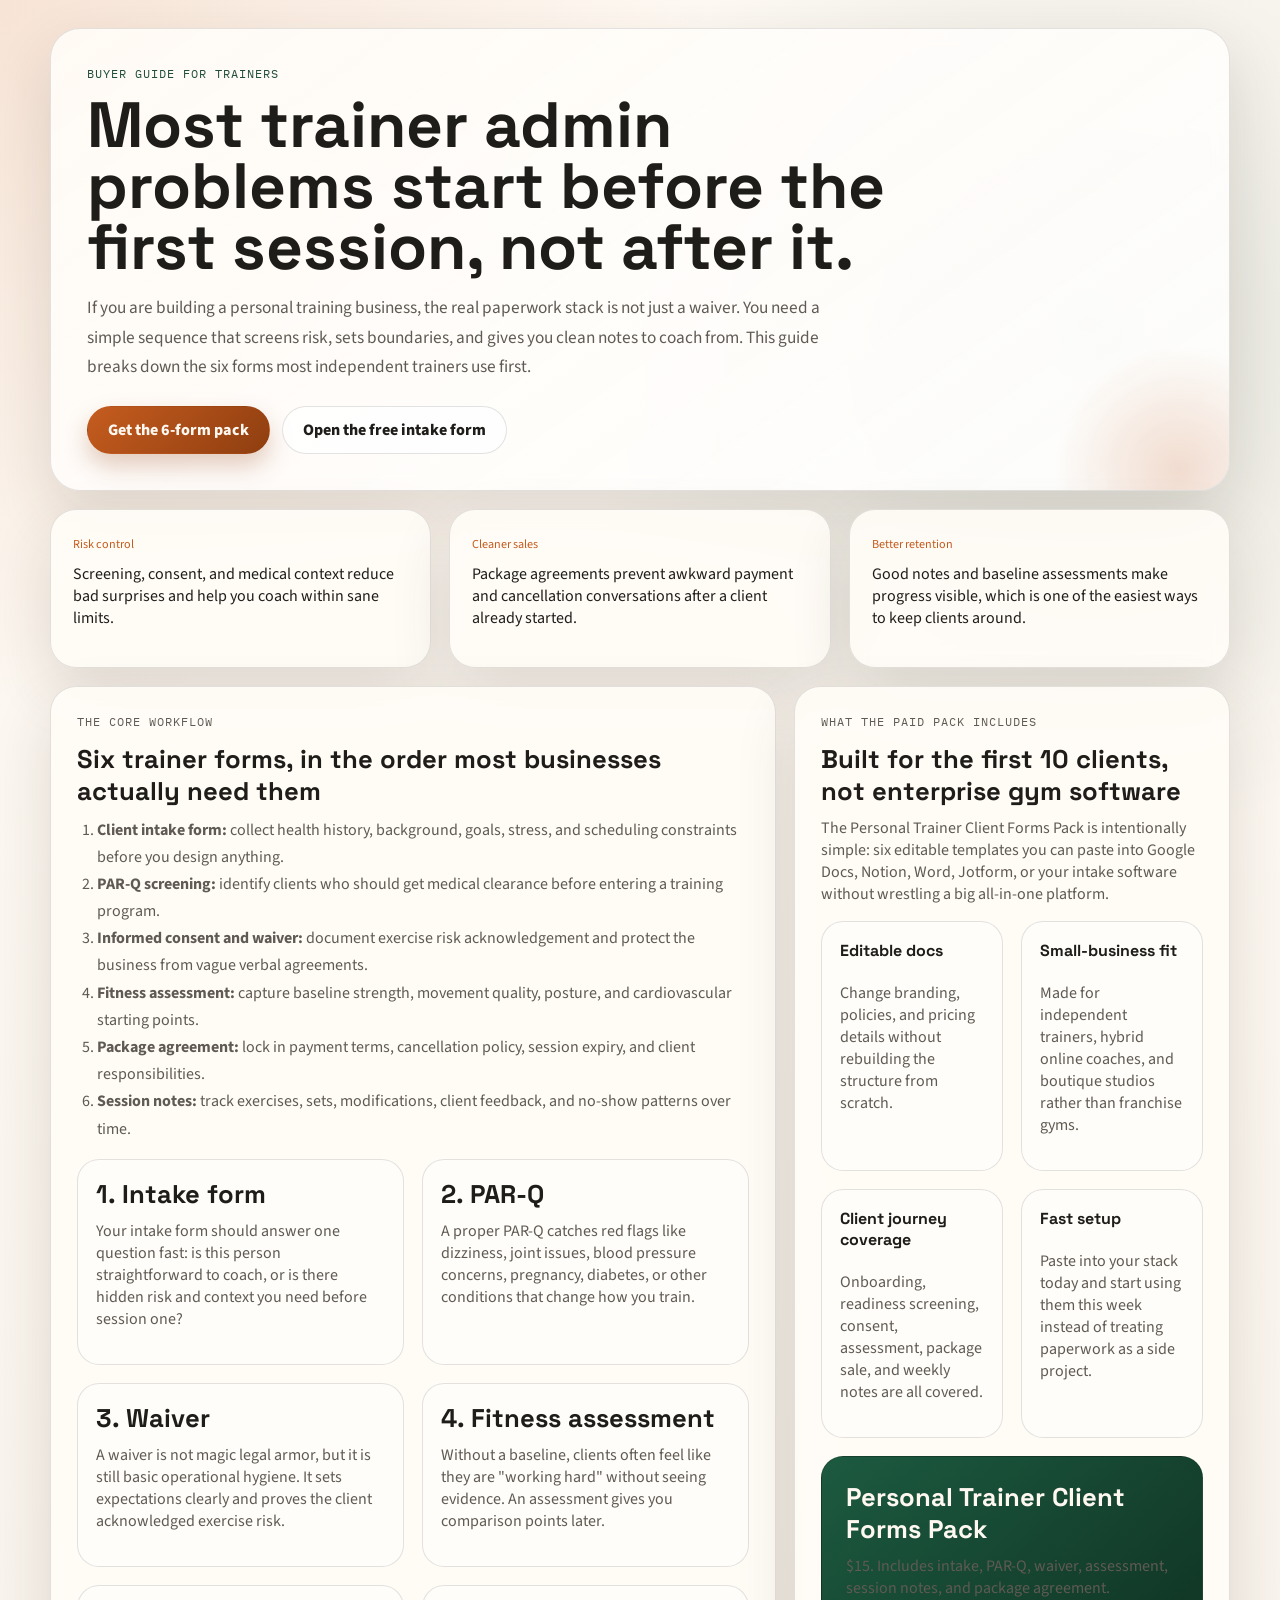
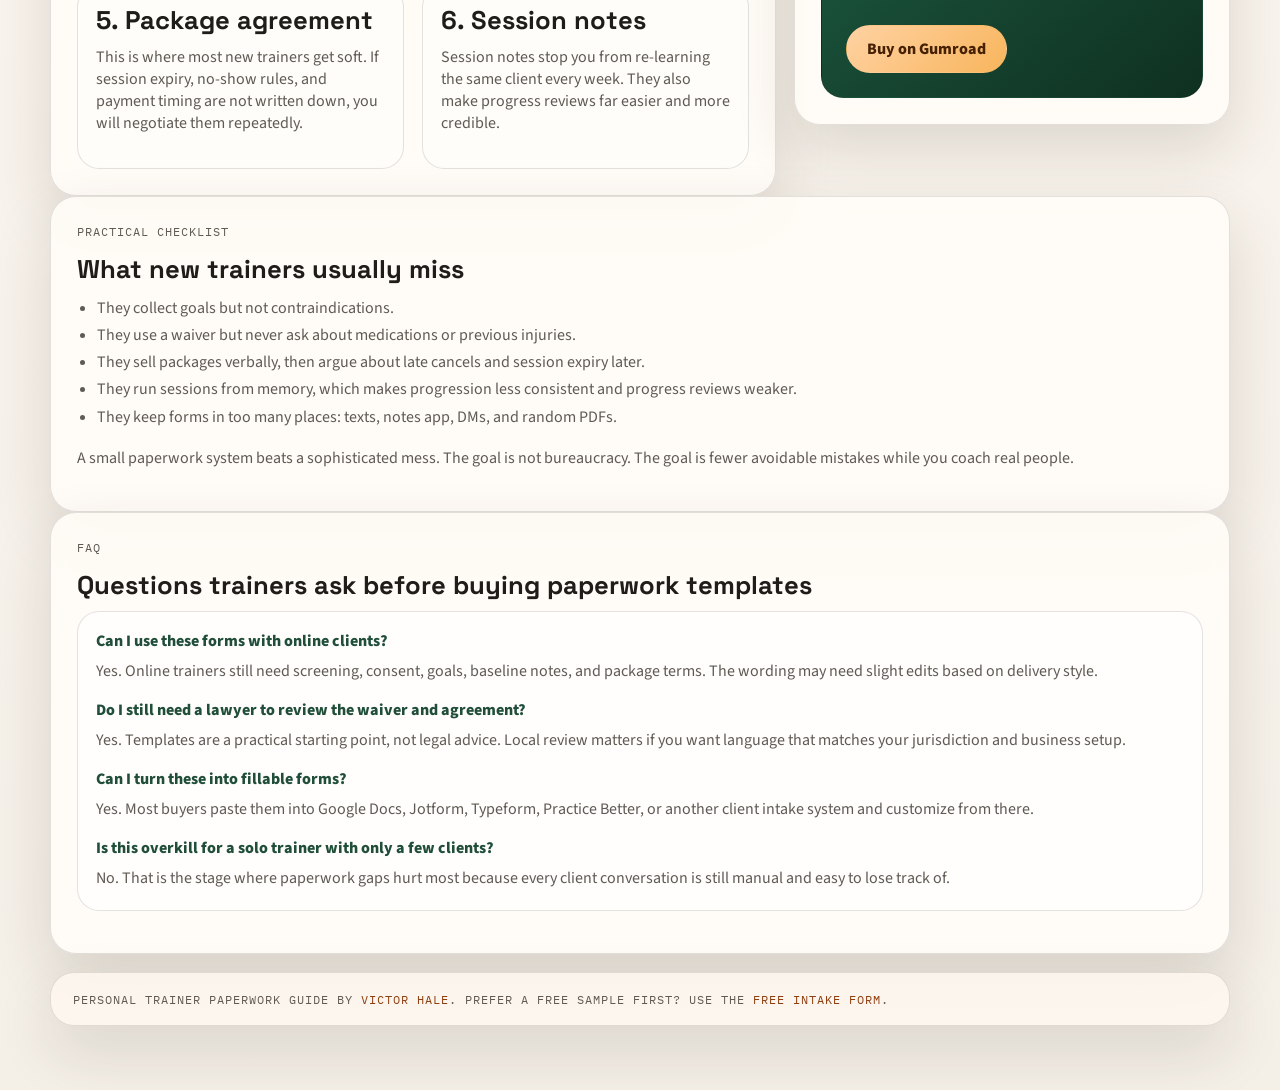
==== personal-trainer-forms-checklist.html @ cdfbf9d0 "Publish personal trainer SEO site" ====
<!doctype html>
<html lang="en">
  <head>
    <meta charset="utf-8">
    <meta name="viewport" content="width=device-width, initial-scale=1">
    <title>What Forms Does a Personal Trainer Need? Client Paperwork Checklist</title>
    <meta
      name="description"
      content="Personal trainer client paperwork checklist: which forms you need before the first session, what each one does, and where the admin gaps usually show up."
    >
    <meta
      name="keywords"
      content="personal trainer forms checklist, personal trainer paperwork, fitness waiver template, PAR-Q form for personal trainer, personal training client forms"
    >
    <link rel="preconnect" href="https://fonts.googleapis.com">
    <link rel="preconnect" href="https://fonts.gstatic.com" crossorigin>
    <link
      href="https://fonts.googleapis.com/css2?family=IBM+Plex+Mono:wght@400;500&family=Source+Sans+3:wght@400;600;700&family=Space+Grotesk:wght@500;700&display=swap"
      rel="stylesheet"
    >
    <link rel="stylesheet" href="styles.css">
  </head>
  <body>
    <div class="page">
      <header class="hero">
        <p class="eyebrow">Buyer Guide for Trainers</p>
        <h1>Most trainer admin problems start before the first session, not after it.</h1>
        <p class="hero-copy">
          If you are building a personal training business, the real paperwork stack is not just a waiver. You need
          a simple sequence that screens risk, sets boundaries, and gives you clean notes to coach from. This guide
          breaks down the six forms most independent trainers use first.
        </p>
        <div class="action-row guide-nav">
          <a class="button" href="https://victorhale1.gumroad.com/l/ynisz" target="_blank" rel="noopener">Get the 6-form pack</a>
          <a class="ghost-button" href="/">Open the free intake form</a>
        </div>
      </header>

      <section class="proof" aria-label="Why the paperwork matters">
        <article>
          <span>Risk control</span>
          <p>Screening, consent, and medical context reduce bad surprises and help you coach within sane limits.</p>
        </article>
        <article>
          <span>Cleaner sales</span>
          <p>Package agreements prevent awkward payment and cancellation conversations after a client already started.</p>
        </article>
        <article>
          <span>Better retention</span>
          <p>Good notes and baseline assessments make progress visible, which is one of the easiest ways to keep clients around.</p>
        </article>
      </section>

      <main class="content-grid">
        <section class="card">
          <p class="kicker">The core workflow</p>
          <h2>Six trainer forms, in the order most businesses actually need them</h2>
          <ol class="timeline">
            <li><strong>Client intake form:</strong> collect health history, background, goals, stress, and scheduling constraints before you design anything.</li>
            <li><strong>PAR-Q screening:</strong> identify clients who should get medical clearance before entering a training program.</li>
            <li><strong>Informed consent and waiver:</strong> document exercise risk acknowledgement and protect the business from vague verbal agreements.</li>
            <li><strong>Fitness assessment:</strong> capture baseline strength, movement quality, posture, and cardiovascular starting points.</li>
            <li><strong>Package agreement:</strong> lock in payment terms, cancellation policy, session expiry, and client responsibilities.</li>
            <li><strong>Session notes:</strong> track exercises, sets, modifications, client feedback, and no-show patterns over time.</li>
          </ol>

          <div class="benefit-grid">
            <article class="pack-card">
              <h3>1. Intake form</h3>
              <p>Your intake form should answer one question fast: is this person straightforward to coach, or is there hidden risk and context you need before session one?</p>
            </article>
            <article class="pack-card">
              <h3>2. PAR-Q</h3>
              <p>A proper PAR-Q catches red flags like dizziness, joint issues, blood pressure concerns, pregnancy, diabetes, or other conditions that change how you train.</p>
            </article>
            <article class="pack-card">
              <h3>3. Waiver</h3>
              <p>A waiver is not magic legal armor, but it is still basic operational hygiene. It sets expectations clearly and proves the client acknowledged exercise risk.</p>
            </article>
            <article class="pack-card">
              <h3>4. Fitness assessment</h3>
              <p>Without a baseline, clients often feel like they are "working hard" without seeing evidence. An assessment gives you comparison points later.</p>
            </article>
            <article class="pack-card">
              <h3>5. Package agreement</h3>
              <p>This is where most new trainers get soft. If session expiry, no-show rules, and payment timing are not written down, you will negotiate them repeatedly.</p>
            </article>
            <article class="pack-card">
              <h3>6. Session notes</h3>
              <p>Session notes stop you from re-learning the same client every week. They also make progress reviews far easier and more credible.</p>
            </article>
          </div>
        </section>

        <aside class="card sidebar-card">
          <p class="kicker">What the paid pack includes</p>
          <h2>Built for the first 10 clients, not enterprise gym software</h2>
          <p>
            The Personal Trainer Client Forms Pack is intentionally simple: six editable templates you can paste into
            Google Docs, Notion, Word, Jotform, or your intake software without wrestling a big all-in-one platform.
          </p>
          <div class="pack-grid">
            <div class="pack-card">
              <h4>Editable docs</h4>
              <p>Change branding, policies, and pricing details without rebuilding the structure from scratch.</p>
            </div>
            <div class="pack-card">
              <h4>Small-business fit</h4>
              <p>Made for independent trainers, hybrid online coaches, and boutique studios rather than franchise gyms.</p>
            </div>
            <div class="pack-card">
              <h4>Client journey coverage</h4>
              <p>Onboarding, readiness screening, consent, assessment, package sale, and weekly notes are all covered.</p>
            </div>
            <div class="pack-card">
              <h4>Fast setup</h4>
              <p>Paste into your stack today and start using them this week instead of treating paperwork as a side project.</p>
            </div>
          </div>
          <div class="cta" style="margin-top: 18px;">
            <h3>Personal Trainer Client Forms Pack</h3>
            <p>$15. Includes intake, PAR-Q, waiver, assessment, session notes, and package agreement.</p>
            <a class="button" href="https://victorhale1.gumroad.com/l/ynisz" target="_blank" rel="noopener">Buy on Gumroad</a>
          </div>
        </aside>
      </main>

      <section class="card">
        <p class="kicker">Practical Checklist</p>
        <h2>What new trainers usually miss</h2>
        <ul class="checklist">
          <li>They collect goals but not contraindications.</li>
          <li>They use a waiver but never ask about medications or previous injuries.</li>
          <li>They sell packages verbally, then argue about late cancels and session expiry later.</li>
          <li>They run sessions from memory, which makes progression less consistent and progress reviews weaker.</li>
          <li>They keep forms in too many places: texts, notes app, DMs, and random PDFs.</li>
        </ul>
        <p class="note">
          A small paperwork system beats a sophisticated mess. The goal is not bureaucracy. The goal is fewer avoidable mistakes while you coach real people.
        </p>
      </section>

      <section class="card">
        <p class="kicker">FAQ</p>
        <h2>Questions trainers ask before buying paperwork templates</h2>
        <dl class="faq">
          <dt>Can I use these forms with online clients?</dt>
          <dd>Yes. Online trainers still need screening, consent, goals, baseline notes, and package terms. The wording may need slight edits based on delivery style.</dd>

          <dt>Do I still need a lawyer to review the waiver and agreement?</dt>
          <dd>Yes. Templates are a practical starting point, not legal advice. Local review matters if you want language that matches your jurisdiction and business setup.</dd>

          <dt>Can I turn these into fillable forms?</dt>
          <dd>Yes. Most buyers paste them into Google Docs, Jotform, Typeform, Practice Better, or another client intake system and customize from there.</dd>

          <dt>Is this overkill for a solo trainer with only a few clients?</dt>
          <dd>No. That is the stage where paperwork gaps hurt most because every client conversation is still manual and easy to lose track of.</dd>
        </dl>
      </section>

      <footer class="footer">
        Personal trainer paperwork guide by <a href="https://victorhale1.gumroad.com/l/ynisz" target="_blank" rel="noopener">Victor Hale</a>.
        Prefer a free sample first? Use the <a href="/">free intake form</a>.
      </footer>
    </div>
  </body>
</html>
---- styles.css ----
:root {
  --bg: #f4efe7;
  --paper: rgba(255, 252, 247, 0.92);
  --paper-strong: #fffdf9;
  --ink: #1f1d1a;
  --muted: #5f5a53;
  --line: rgba(31, 29, 26, 0.12);
  --brand: #c55c1f;
  --brand-deep: #8f3e10;
  --brand-soft: #f6dcc7;
  --accent: #204e39;
  --accent-soft: #dcecdf;
  --shadow: 0 24px 60px rgba(60, 45, 28, 0.14);
}

* {
  box-sizing: border-box;
}

html {
  scroll-behavior: smooth;
}

body {
  margin: 0;
  font-family: "Source Sans 3", sans-serif;
  color: var(--ink);
  background:
    radial-gradient(circle at top left, rgba(197, 92, 31, 0.14), transparent 24%),
    radial-gradient(circle at 85% 12%, rgba(32, 78, 57, 0.12), transparent 20%),
    linear-gradient(180deg, #fffaf4 0%, var(--bg) 100%);
}

a {
  color: inherit;
}

button,
input,
select,
textarea {
  font: inherit;
}

.page {
  width: min(1180px, calc(100% - 32px));
  margin: 0 auto;
  padding: 28px 0 64px;
}

.hero,
.card,
.proof article,
.footer {
  border: 1px solid var(--line);
  box-shadow: var(--shadow);
  backdrop-filter: blur(10px);
}

.hero {
  position: relative;
  overflow: hidden;
  padding: 36px;
  border-radius: 30px;
  background: linear-gradient(145deg, rgba(255, 251, 246, 0.95), rgba(255, 255, 255, 0.88));
}

.hero::after {
  content: "";
  position: absolute;
  inset: auto -80px -110px auto;
  width: 260px;
  height: 260px;
  border-radius: 50%;
  background: radial-gradient(circle, rgba(197, 92, 31, 0.2), transparent 68%);
  pointer-events: none;
}

.eyebrow,
.kicker,
.mini-label,
.footer {
  font-family: "IBM Plex Mono", monospace;
  letter-spacing: 0.08em;
  text-transform: uppercase;
}

.eyebrow,
.kicker {
  margin: 0 0 14px;
  color: var(--accent);
  font-size: 0.78rem;
}

h1,
h2,
h3,
h4,
p,
ul,
ol,
dl {
  margin-top: 0;
}

h1,
h2,
h3,
h4 {
  font-family: "Space Grotesk", sans-serif;
}

h1 {
  max-width: 880px;
  margin-bottom: 16px;
  font-size: clamp(2.8rem, 5vw, 5.1rem);
  line-height: 0.95;
}

.hero-copy,
.lede,
.faq dd,
.note,
.card p,
.checklist li,
.timeline li,
.field-hint {
  color: var(--muted);
}

.hero-copy {
  max-width: 740px;
  margin-bottom: 24px;
  font-size: 1.08rem;
  line-height: 1.7;
}

.action-row,
.button-row,
.proof,
.content-grid,
.two-col,
.benefit-grid,
.pack-grid {
  display: grid;
  gap: 18px;
}

.action-row {
  display: flex;
  flex-wrap: wrap;
  gap: 12px;
  align-items: center;
}

.button,
.ghost-button {
  display: inline-flex;
  align-items: center;
  justify-content: center;
  min-height: 48px;
  padding: 0 20px;
  border-radius: 999px;
  border: 1px solid var(--line);
  font-weight: 800;
  text-decoration: none;
  transition: transform 160ms ease, box-shadow 160ms ease, background 160ms ease;
  cursor: pointer;
}

.button:hover,
.ghost-button:hover {
  transform: translateY(-1px);
}

.button {
  color: #fff8f1;
  background: linear-gradient(135deg, var(--brand), var(--brand-deep));
  border-color: transparent;
  box-shadow: 0 12px 24px rgba(143, 62, 16, 0.26);
}

.ghost-button {
  background: rgba(255, 255, 255, 0.72);
}

.proof {
  margin: 18px 0;
  grid-template-columns: repeat(3, minmax(0, 1fr));
}

.proof article,
.card {
  border-radius: 26px;
  background: var(--paper);
}

.proof article {
  padding: 22px;
}

.proof span,
.mini-label {
  display: inline-block;
  margin-bottom: 10px;
  color: var(--brand);
  font-size: 0.76rem;
}

.content-grid {
  grid-template-columns: minmax(0, 1.5fr) minmax(300px, 0.9fr);
  align-items: start;
}

.card {
  padding: 26px;
}

.card h2,
.card h3 {
  margin-bottom: 10px;
  font-size: clamp(1.5rem, 2vw, 2.2rem);
}

.field-grid,
.signature-grid {
  display: grid;
  gap: 14px 16px;
  grid-template-columns: repeat(2, minmax(0, 1fr));
}

.field-grid {
  margin-top: 18px;
}

.field,
.pill-row,
.radio-row {
  grid-column: span 1;
}

.field.full,
.signature-grid .field,
.pill-row,
.radio-row,
.check-row {
  grid-column: 1 / -1;
}

label {
  display: grid;
  gap: 7px;
  font-weight: 700;
}

input,
select,
textarea {
  width: 100%;
  padding: 13px 14px;
  border: 1px solid rgba(31, 29, 26, 0.14);
  border-radius: 16px;
  background: rgba(255, 255, 255, 0.94);
}

textarea {
  min-height: 88px;
  resize: vertical;
}

.pill-row,
.radio-row,
.check-row {
  display: flex;
  flex-wrap: wrap;
  gap: 10px 14px;
}

.pill-row label,
.radio-row label,
.check-row label {
  display: inline-flex;
  align-items: center;
  gap: 8px;
  padding: 12px 14px;
  border: 1px solid rgba(31, 29, 26, 0.1);
  border-radius: 16px;
  background: rgba(255, 255, 255, 0.9);
  font-weight: 600;
}

.section-label {
  margin-bottom: 8px;
  color: var(--accent);
  font-weight: 800;
  font-size: 0.95rem;
}

.note-bar,
.cta,
.faq,
.pack-card,
.guide-list article {
  border: 1px solid var(--line);
  border-radius: 22px;
}

.note-bar {
  margin: 20px 0;
  padding: 16px 18px;
  background: linear-gradient(135deg, rgba(220, 236, 223, 0.72), rgba(255, 255, 255, 0.88));
}

.cta {
  padding: 24px;
  color: #fff8f1;
  background: linear-gradient(140deg, #1c5a40 0%, #0f3021 100%);
}

.cta h3,
.cta p {
  max-width: 520px;
}

.cta .button {
  margin-top: 10px;
  background: linear-gradient(135deg, #ffd2a3, #f8b55c);
  color: #472103;
  box-shadow: none;
}

.checklist,
.timeline {
  padding-left: 20px;
  line-height: 1.7;
}

.benefit-grid,
.pack-grid,
.guide-list {
  margin-top: 16px;
}

.benefit-grid,
.guide-list {
  grid-template-columns: repeat(2, minmax(0, 1fr));
}

.pack-grid {
  grid-template-columns: repeat(2, minmax(0, 1fr));
}

.pack-card,
.guide-list article {
  padding: 18px;
  background: var(--paper-strong);
}

.faq {
  padding: 18px;
  background: rgba(255, 255, 255, 0.82);
}

.faq dt {
  margin-bottom: 6px;
  color: var(--accent);
  font-weight: 800;
}

.faq dd {
  margin: 0 0 14px;
  line-height: 1.7;
}

.faq dd:last-child {
  margin-bottom: 0;
}

.footer {
  margin-top: 18px;
  padding: 18px 22px;
  border-radius: 24px;
  background: rgba(255, 248, 241, 0.82);
  font-size: 0.78rem;
  color: var(--muted);
}

.footer a {
  color: var(--brand-deep);
  text-decoration: none;
}

.print-header {
  display: none;
}

@media (max-width: 980px) {
  .content-grid,
  .proof,
  .benefit-grid,
  .guide-list,
  .pack-grid,
  .field-grid,
  .signature-grid {
    grid-template-columns: 1fr;
  }

  .hero,
  .card {
    padding: 22px;
  }

  .page {
    width: min(100% - 20px, 1180px);
    padding-top: 20px;
  }
}

@media print {
  body {
    background: #fff;
    color: #000;
    font-size: 11pt;
  }

  .page {
    width: 100%;
    margin: 0;
    padding: 0;
  }

  .hero,
  .proof,
  .note-bar,
  .button-row,
  .cta,
  .footer,
  .sidebar-card,
  .guide-nav {
    display: none !important;
  }

  .card {
    border: 1px solid #bbb;
    box-shadow: none;
    background: #fff;
    break-inside: avoid;
    page-break-inside: avoid;
    margin-bottom: 12px;
  }

  input,
  select,
  textarea {
    border: none;
    border-bottom: 1px solid #999;
    border-radius: 0;
    padding: 3px 0;
    background: transparent;
  }

  .pill-row label,
  .radio-row label,
  .check-row label {
    border: none;
    padding: 0;
    background: transparent;
  }

  .print-header {
    display: block;
    margin-bottom: 12px;
    padding-bottom: 8px;
    border-bottom: 2px solid #000;
    font-family: "Space Grotesk", sans-serif;
    font-size: 16pt;
    font-weight: 700;
  }
}
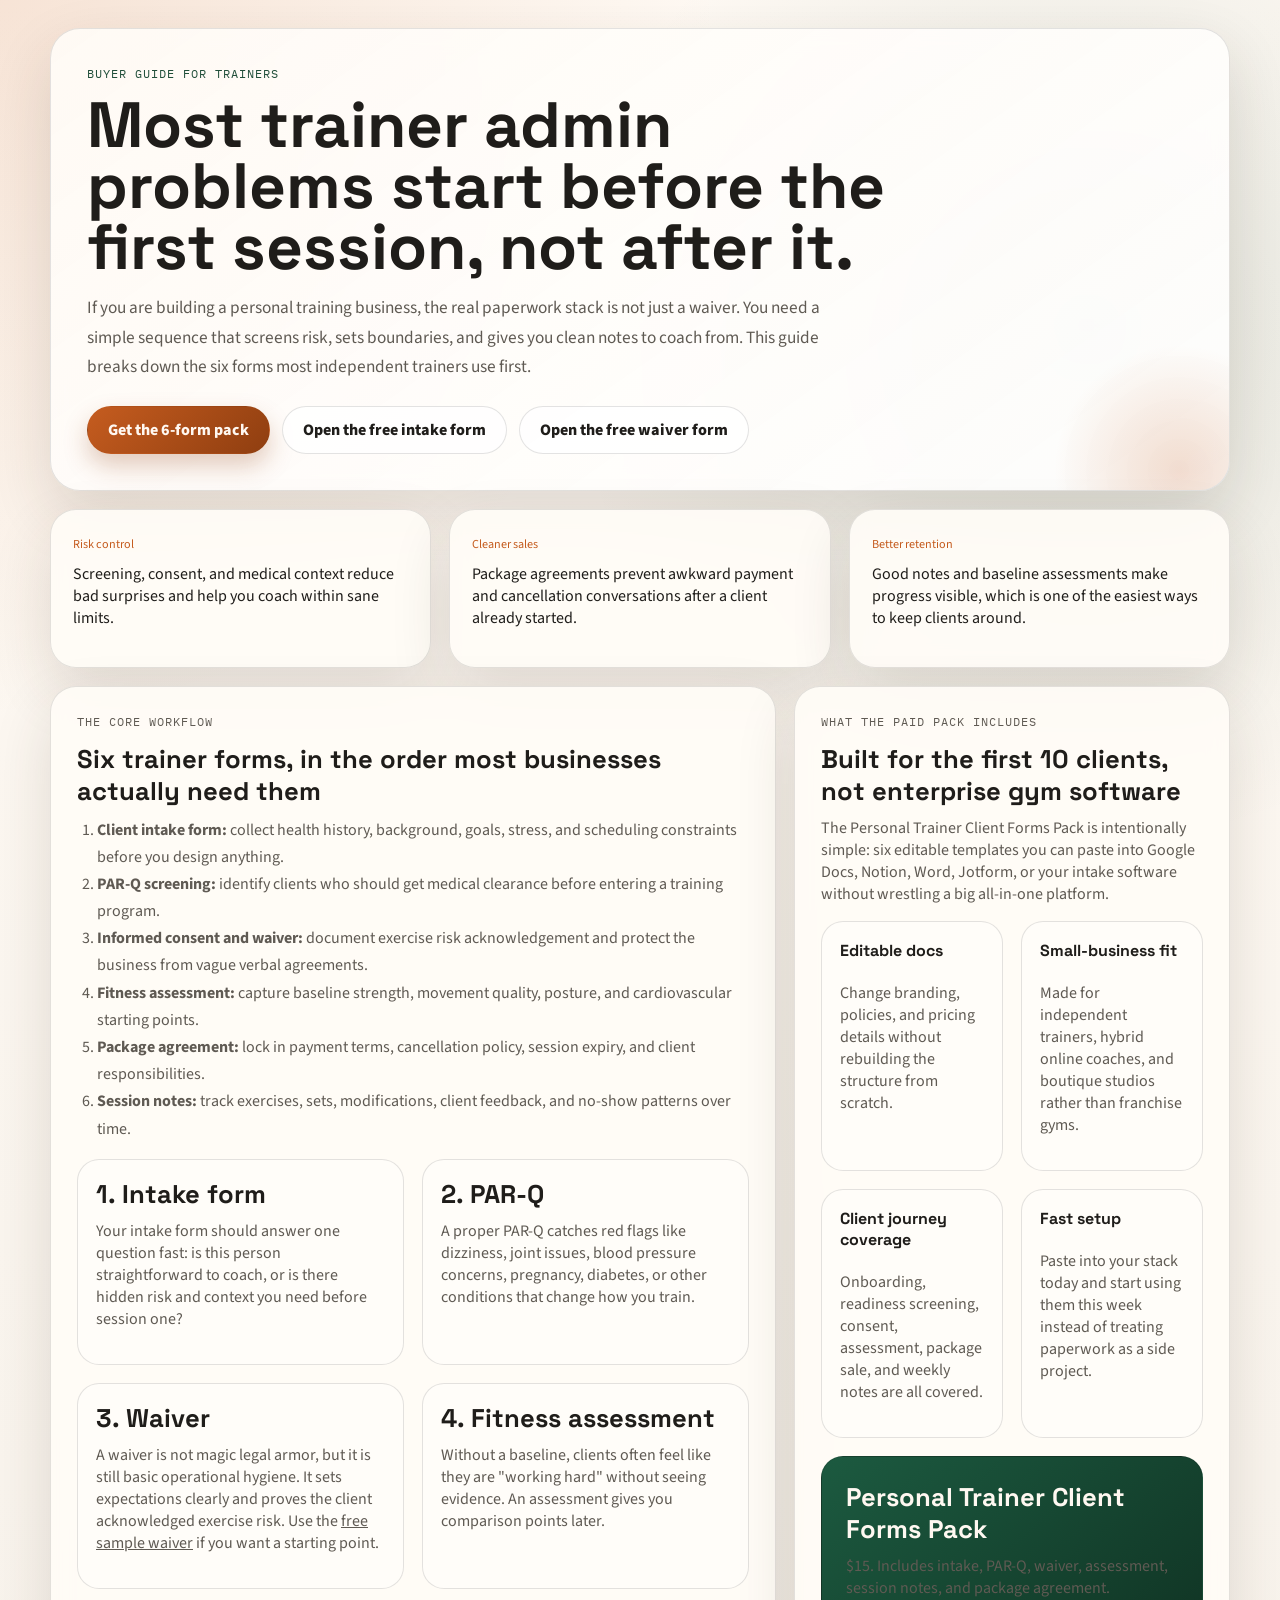
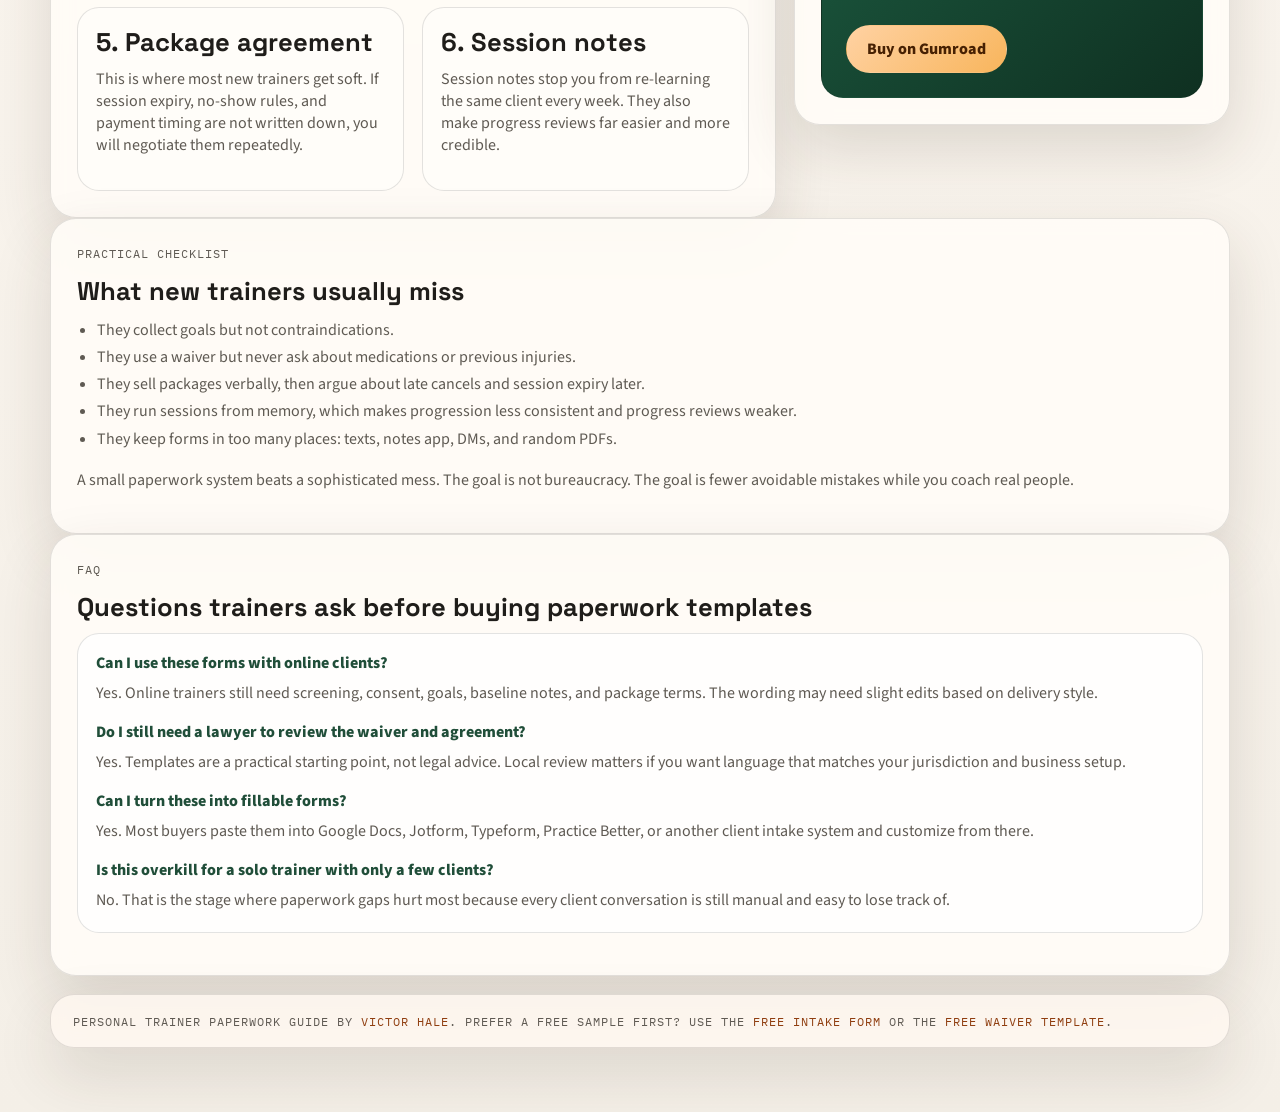
==== commit b69bfd4f: "Add trainer waiver SEO page" ====
--- a/personal-trainer-forms-checklist.html
+++ b/personal-trainer-forms-checklist.html
@@ -32,7 +32,8 @@
         </p>
         <div class="action-row guide-nav">
           <a class="button" href="https://victorhale1.gumroad.com/l/ynisz" target="_blank" rel="noopener">Get the 6-form pack</a>
-          <a class="ghost-button" href="/">Open the free intake form</a>
+          <a class="ghost-button" href="index.html">Open the free intake form</a>
+          <a class="ghost-button" href="personal-trainer-waiver-and-informed-consent-form.html">Open the free waiver form</a>
         </div>
       </header>
 
@@ -75,7 +76,7 @@
             </article>
             <article class="pack-card">
               <h3>3. Waiver</h3>
-              <p>A waiver is not magic legal armor, but it is still basic operational hygiene. It sets expectations clearly and proves the client acknowledged exercise risk.</p>
+              <p>A waiver is not magic legal armor, but it is still basic operational hygiene. It sets expectations clearly and proves the client acknowledged exercise risk. Use the <a href="personal-trainer-waiver-and-informed-consent-form.html">free sample waiver</a> if you want a starting point.</p>
             </article>
             <article class="pack-card">
               <h3>4. Fitness assessment</h3>
@@ -160,7 +161,8 @@
 
       <footer class="footer">
         Personal trainer paperwork guide by <a href="https://victorhale1.gumroad.com/l/ynisz" target="_blank" rel="noopener">Victor Hale</a>.
-        Prefer a free sample first? Use the <a href="/">free intake form</a>.
+        Prefer a free sample first? Use the <a href="index.html">free intake form</a> or the
+        <a href="personal-trainer-waiver-and-informed-consent-form.html">free waiver template</a>.
       </footer>
     </div>
   </body>
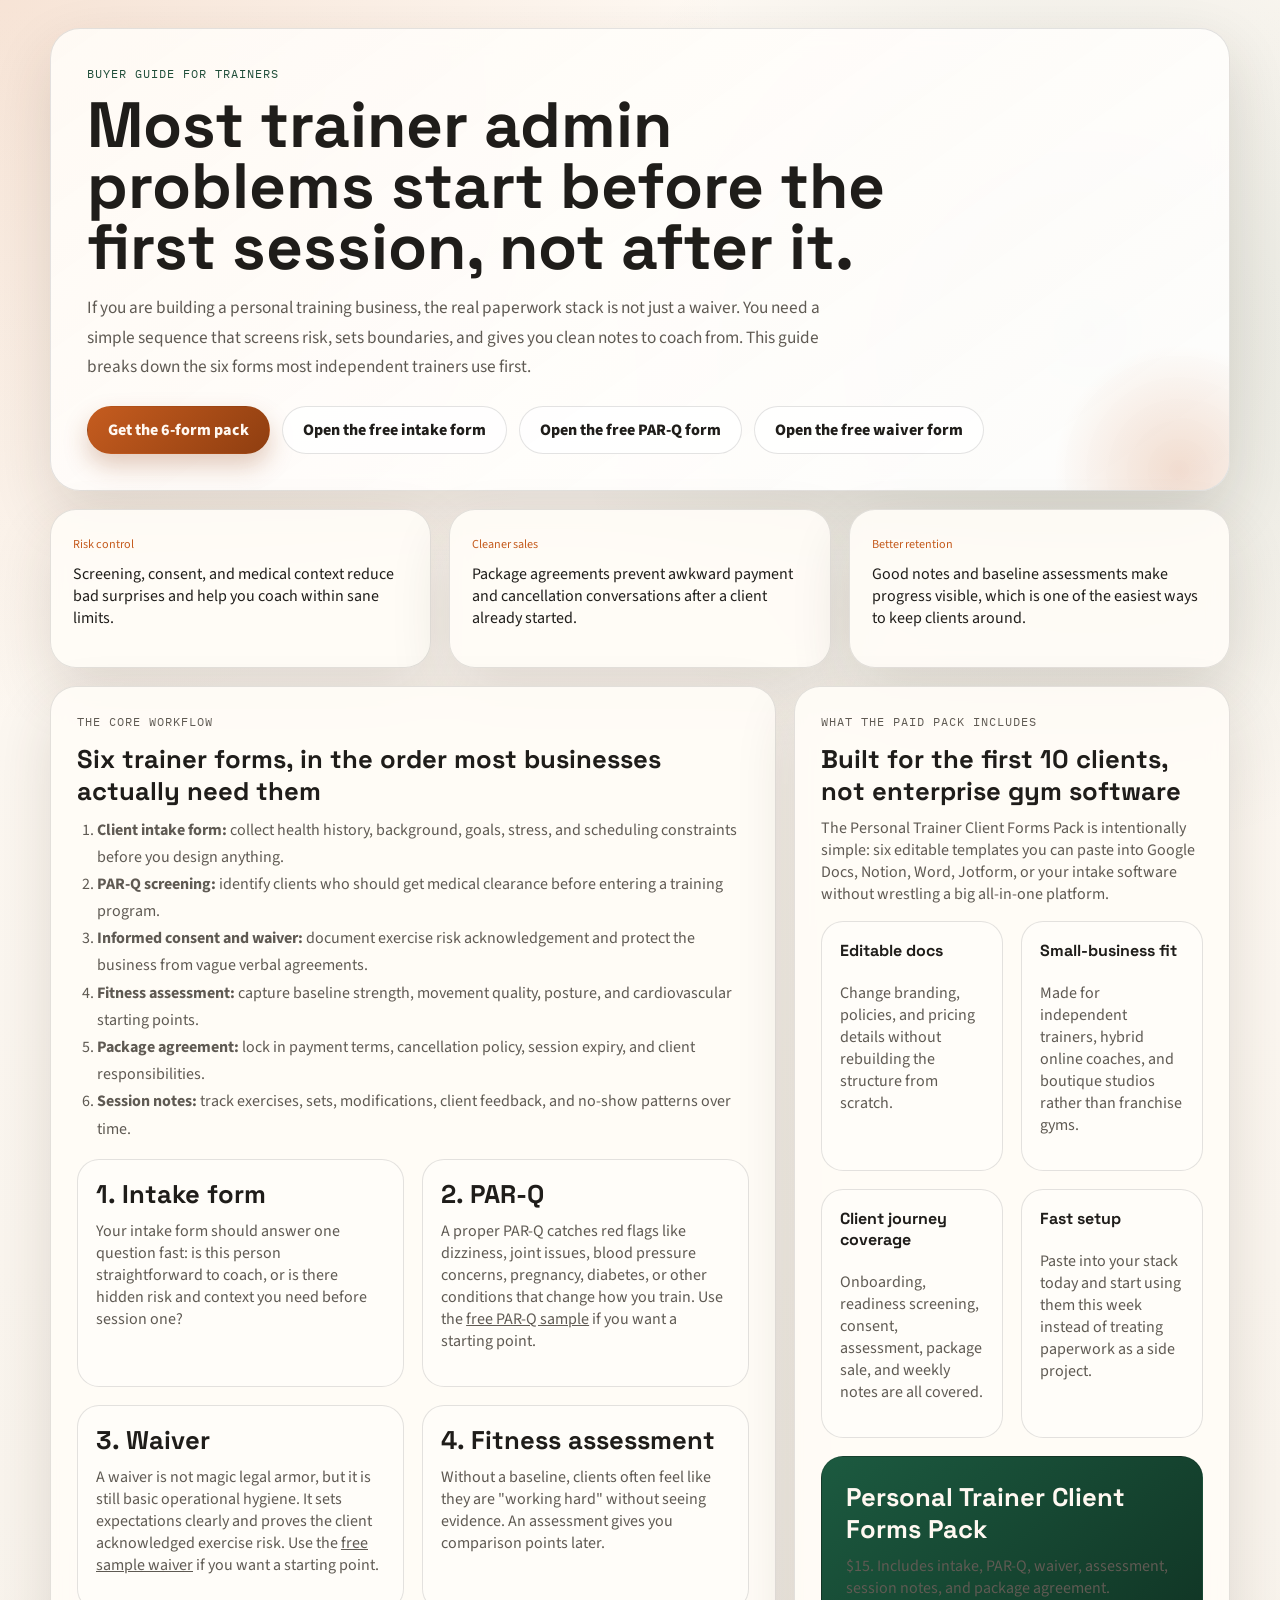
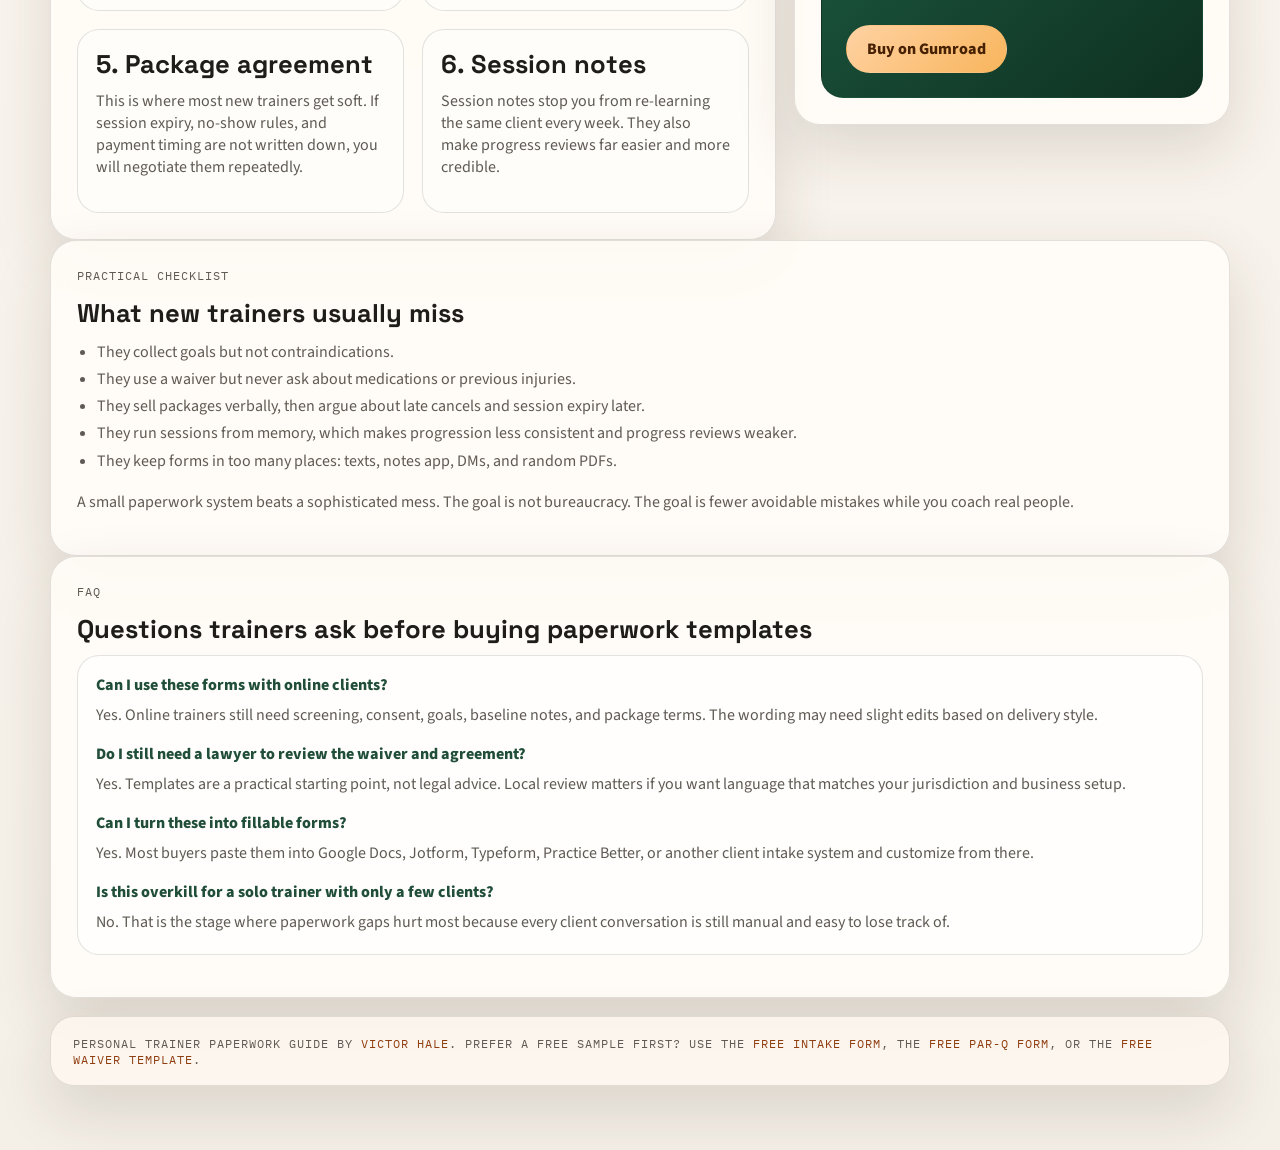
==== commit c055f014: "Deploy via entrepreneur agent" ====
--- a/personal-trainer-forms-checklist.html
+++ b/personal-trainer-forms-checklist.html
@@ -33,6 +33,7 @@
         <div class="action-row guide-nav">
           <a class="button" href="https://victorhale1.gumroad.com/l/ynisz" target="_blank" rel="noopener">Get the 6-form pack</a>
           <a class="ghost-button" href="index.html">Open the free intake form</a>
+          <a class="ghost-button" href="personal-trainer-par-q-form.html">Open the free PAR-Q form</a>
           <a class="ghost-button" href="personal-trainer-waiver-and-informed-consent-form.html">Open the free waiver form</a>
         </div>
       </header>
@@ -72,7 +73,7 @@
             </article>
             <article class="pack-card">
               <h3>2. PAR-Q</h3>
-              <p>A proper PAR-Q catches red flags like dizziness, joint issues, blood pressure concerns, pregnancy, diabetes, or other conditions that change how you train.</p>
+              <p>A proper PAR-Q catches red flags like dizziness, joint issues, blood pressure concerns, pregnancy, diabetes, or other conditions that change how you train. Use the <a href="personal-trainer-par-q-form.html">free PAR-Q sample</a> if you want a starting point.</p>
             </article>
             <article class="pack-card">
               <h3>3. Waiver</h3>
@@ -161,7 +162,8 @@
 
       <footer class="footer">
         Personal trainer paperwork guide by <a href="https://victorhale1.gumroad.com/l/ynisz" target="_blank" rel="noopener">Victor Hale</a>.
-        Prefer a free sample first? Use the <a href="index.html">free intake form</a> or the
+        Prefer a free sample first? Use the <a href="index.html">free intake form</a>, the
+        <a href="personal-trainer-par-q-form.html">free PAR-Q form</a>, or the
         <a href="personal-trainer-waiver-and-informed-consent-form.html">free waiver template</a>.
       </footer>
     </div>
